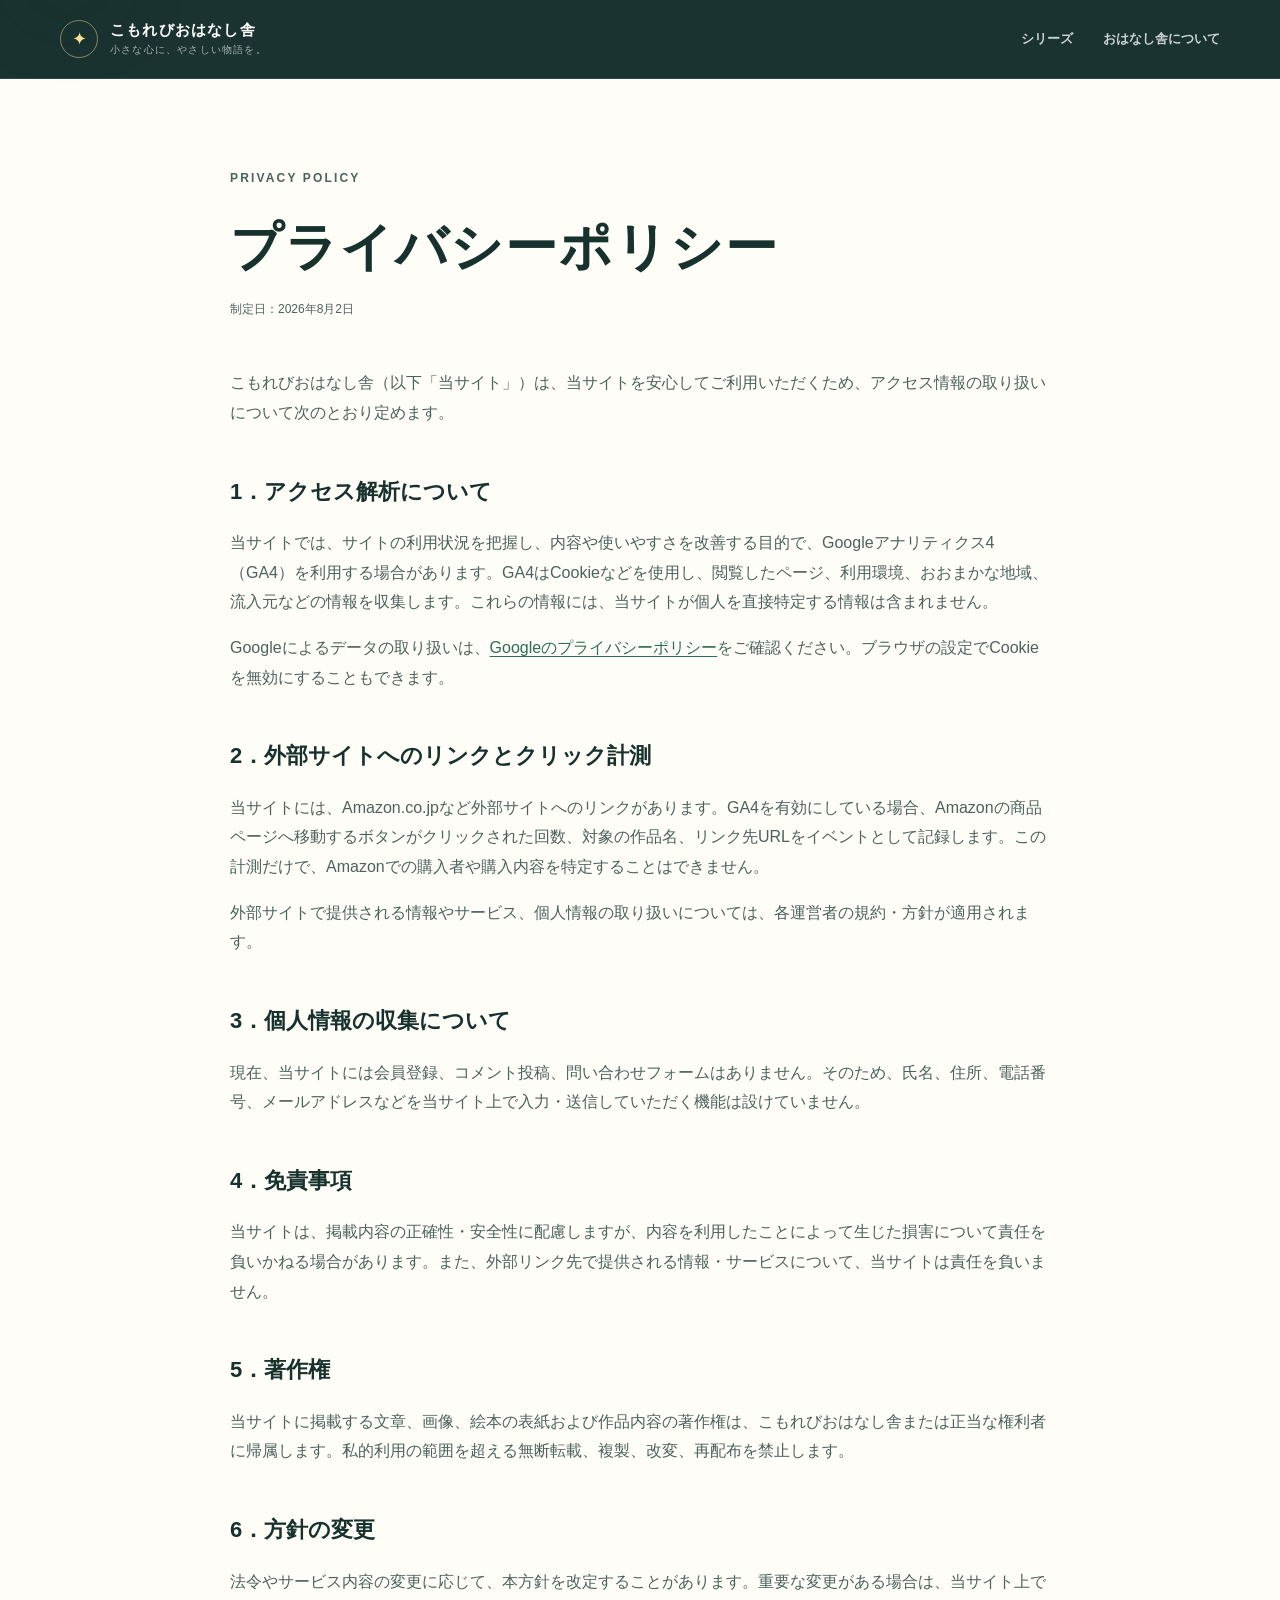
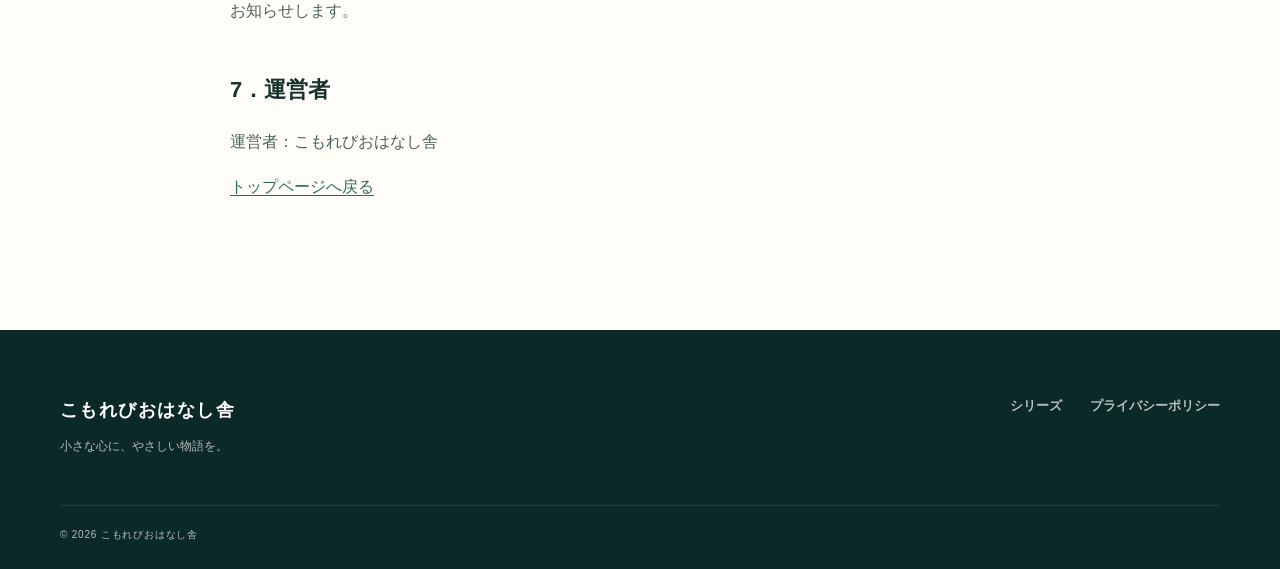
==== privacy/index.html @ 3c172bca "こもれびおはなし舎サイトを公開" ====
<!doctype html>
<html lang="ja">
  <head>
    <meta charset="utf-8">
    <meta name="viewport" content="width=device-width, initial-scale=1">
    <meta name="theme-color" content="#102f2b">
    <meta name="description" content="こもれびおはなし舎ウェブサイトのプライバシーポリシー。">
    <title>プライバシーポリシー｜こもれびおはなし舎</title>
    <link rel="stylesheet" href="../assets/styles.css">
    <script src="../assets/analytics-config.js"></script>
    <script defer src="../assets/analytics.js"></script>
  </head>
  <body>
    <a class="skip-link" href="#main">本文へ移動</a>
    <header class="site-header"><div class="shell header-inner"><a class="brand" href="../" aria-label="こもれびおはなし舎 ホーム"><span class="brand-mark" aria-hidden="true">✦</span><span><strong>こもれびおはなし舎</strong><small>小さな心に、やさしい物語を。</small></span></a><nav class="main-nav" aria-label="メインメニュー"><a href="../#series">シリーズ</a><a href="../#about">おはなし舎について</a></nav></div></header>

    <main class="policy-main" id="main">
      <article class="policy">
        <p class="section-kicker">PRIVACY POLICY</p>
        <h1>プライバシーポリシー</h1>
        <p class="updated">制定日：2026年8月2日</p>

        <p>こもれびおはなし舎（以下「当サイト」）は、当サイトを安心してご利用いただくため、アクセス情報の取り扱いについて次のとおり定めます。</p>

        <h2>1．アクセス解析について</h2>
        <p>当サイトでは、サイトの利用状況を把握し、内容や使いやすさを改善する目的で、Googleアナリティクス4（GA4）を利用する場合があります。GA4はCookieなどを使用し、閲覧したページ、利用環境、おおまかな地域、流入元などの情報を収集します。これらの情報には、当サイトが個人を直接特定する情報は含まれません。</p>
        <p>Googleによるデータの取り扱いは、<a href="https://policies.google.com/privacy?hl=ja" target="_blank" rel="noopener noreferrer">Googleのプライバシーポリシー</a>をご確認ください。ブラウザの設定でCookieを無効にすることもできます。</p>

        <h2>2．外部サイトへのリンクとクリック計測</h2>
        <p>当サイトには、Amazon.co.jpなど外部サイトへのリンクがあります。GA4を有効にしている場合、Amazonの商品ページへ移動するボタンがクリックされた回数、対象の作品名、リンク先URLをイベントとして記録します。この計測だけで、Amazonでの購入者や購入内容を特定することはできません。</p>
        <p>外部サイトで提供される情報やサービス、個人情報の取り扱いについては、各運営者の規約・方針が適用されます。</p>

        <h2>3．個人情報の収集について</h2>
        <p>現在、当サイトには会員登録、コメント投稿、問い合わせフォームはありません。そのため、氏名、住所、電話番号、メールアドレスなどを当サイト上で入力・送信していただく機能は設けていません。</p>

        <h2>4．免責事項</h2>
        <p>当サイトは、掲載内容の正確性・安全性に配慮しますが、内容を利用したことによって生じた損害について責任を負いかねる場合があります。また、外部リンク先で提供される情報・サービスについて、当サイトは責任を負いません。</p>

        <h2>5．著作権</h2>
        <p>当サイトに掲載する文章、画像、絵本の表紙および作品内容の著作権は、こもれびおはなし舎または正当な権利者に帰属します。私的利用の範囲を超える無断転載、複製、改変、再配布を禁止します。</p>

        <h2>6．方針の変更</h2>
        <p>法令やサービス内容の変更に応じて、本方針を改定することがあります。重要な変更がある場合は、当サイト上でお知らせします。</p>

        <h2>7．運営者</h2>
        <p>運営者：こもれびおはなし舎</p>
        <p><a href="../">トップページへ戻る</a></p>
      </article>
    </main>

    <footer class="site-footer"><div class="shell footer-grid"><div><p class="footer-brand">こもれびおはなし舎</p><p>小さな心に、やさしい物語を。</p></div><div class="footer-links"><a href="../#series">シリーズ</a><a href="./" aria-current="page">プライバシーポリシー</a></div></div><div class="shell copyright">© 2026 こもれびおはなし舎</div></footer>
  </body>
</html>
---- assets/styles.css ----
:root {
  --ink: #17312d;
  --ink-soft: #4c625d;
  --paper: #f8f4e9;
  --paper-deep: #efe8d6;
  --cream: #fffdf7;
  --forest: #153b35;
  --forest-dark: #0c2725;
  --leaf: #3f6851;
  --gold: #f3c65d;
  --gold-pale: #ffe69a;
  --coral: #d47c5d;
  --line: rgba(23, 49, 45, 0.14);
  --shadow: 0 28px 80px rgba(12, 39, 37, 0.16);
  --radius: 28px;
  --font-rounded: "Hiragino Maru Gothic ProN", "Yu Gothic", "Meiryo", sans-serif;
  --font-sans: "Yu Gothic", "Hiragino Kaku Gothic ProN", "Meiryo", sans-serif;
}

*,
*::before,
*::after {
  box-sizing: border-box;
}

html {
  scroll-behavior: smooth;
  scroll-padding-top: 96px;
}

body {
  margin: 0;
  background: var(--paper);
  color: var(--ink);
  font-family: var(--font-sans);
  line-height: 1.85;
  -webkit-font-smoothing: antialiased;
  text-rendering: optimizeLegibility;
}

body::before {
  position: fixed;
  inset: 0;
  z-index: -1;
  background-image: radial-gradient(rgba(23, 49, 45, 0.035) 0.7px, transparent 0.7px);
  background-size: 8px 8px;
  content: "";
  pointer-events: none;
}

img {
  display: block;
  max-width: 100%;
  height: auto;
}

a {
  color: inherit;
  text-decoration: none;
}

button,
a {
  -webkit-tap-highlight-color: transparent;
}

:focus-visible {
  outline: 3px solid var(--coral);
  outline-offset: 4px;
}

.skip-link {
  position: fixed;
  top: 12px;
  left: 12px;
  z-index: 1000;
  padding: 10px 16px;
  border-radius: 999px;
  background: white;
  color: var(--ink);
  box-shadow: var(--shadow);
  transform: translateY(-160%);
}

.skip-link:focus {
  transform: translateY(0);
}

.shell {
  width: min(1160px, calc(100% - 48px));
  margin-inline: auto;
}

.section {
  padding: 112px 0;
}

.site-header {
  position: sticky;
  top: 0;
  z-index: 100;
  border-bottom: 1px solid rgba(255, 255, 255, 0.1);
  background: rgba(12, 39, 37, 0.94);
  color: #fff;
  backdrop-filter: blur(14px);
}

.header-inner {
  display: flex;
  min-height: 78px;
  align-items: center;
  justify-content: space-between;
  gap: 24px;
}

.brand {
  display: inline-flex;
  align-items: center;
  gap: 12px;
  line-height: 1.25;
}

.brand-mark {
  display: grid;
  width: 38px;
  height: 38px;
  flex: 0 0 auto;
  place-items: center;
  border: 1px solid rgba(255, 230, 154, 0.48);
  border-radius: 50%;
  color: var(--gold-pale);
  font-size: 18px;
}

.brand strong,
.brand small {
  display: block;
}

.brand strong {
  font-family: var(--font-rounded);
  font-size: 15px;
  letter-spacing: 0.08em;
}

.brand small {
  margin-top: 4px;
  color: rgba(255, 255, 255, 0.62);
  font-size: 10px;
  letter-spacing: 0.12em;
}

.main-nav {
  display: flex;
  align-items: center;
  gap: 30px;
  color: rgba(255, 255, 255, 0.78);
  font-size: 13px;
  font-weight: 700;
}

.main-nav a {
  transition: color 180ms ease;
}

.main-nav a:hover {
  color: var(--gold-pale);
}

.hero {
  position: relative;
  min-height: 760px;
  overflow: hidden;
  background:
    radial-gradient(circle at 78% 24%, rgba(243, 198, 93, 0.16), transparent 28%),
    linear-gradient(135deg, #0b2528 0%, #123e39 58%, #24533e 100%);
  color: #fff;
}

.hero::after {
  position: absolute;
  right: -10%;
  bottom: -200px;
  width: 660px;
  height: 520px;
  border: 1px solid rgba(255, 255, 255, 0.08);
  border-radius: 50%;
  content: "";
  transform: rotate(-12deg);
}

.hero-glow,
.hero-glow::before,
.hero-glow::after {
  position: absolute;
  width: 5px;
  height: 5px;
  border-radius: 50%;
  background: var(--gold-pale);
  box-shadow: 0 0 14px var(--gold), 80px 70px 0 -1px rgba(255, 230, 154, 0.75), 160px -40px 0 -1px rgba(255, 230, 154, 0.48), 280px 90px 0 -1px rgba(255, 230, 154, 0.38);
  content: "";
}

.hero-glow {
  top: 180px;
  left: 7%;
}

.hero-glow::before {
  top: 280px;
  left: 34vw;
}

.hero-glow::after {
  top: 40px;
  left: 75vw;
}

.hero-grid {
  position: relative;
  z-index: 2;
  display: grid;
  min-height: 760px;
  grid-template-columns: 0.9fr 1.1fr;
  align-items: center;
  gap: 72px;
  padding-top: 48px;
  padding-bottom: 72px;
}

.eyebrow,
.section-kicker {
  margin: 0 0 20px;
  color: var(--gold);
  font-size: 12px;
  font-weight: 800;
  letter-spacing: 0.18em;
  text-transform: uppercase;
}

.hero h1 {
  margin: 0;
  font-family: var(--font-rounded);
  font-size: clamp(46px, 5.2vw, 76px);
  font-weight: 700;
  letter-spacing: 0.04em;
  line-height: 1.33;
}

.hero h1 em {
  color: var(--gold-pale);
  font-style: normal;
}

.hero-lead {
  max-width: 560px;
  margin: 30px 0 0;
  color: rgba(255, 255, 255, 0.75);
  font-size: 16px;
}

.hero blockquote {
  margin: 24px 0 0;
  color: #fff4c9;
  font-family: var(--font-rounded);
  font-size: 20px;
  font-weight: 700;
  letter-spacing: 0.06em;
}

.hero-actions {
  display: flex;
  flex-wrap: wrap;
  align-items: center;
  gap: 28px;
  margin-top: 34px;
}

.button {
  display: inline-flex;
  min-height: 56px;
  align-items: center;
  justify-content: center;
  gap: 14px;
  padding: 14px 24px;
  border: 0;
  border-radius: 999px;
  font-size: 14px;
  font-weight: 800;
  line-height: 1.3;
  text-align: center;
  transition: transform 180ms ease, box-shadow 180ms ease, background 180ms ease;
}

.button:hover {
  transform: translateY(-2px);
}

.button-gold {
  background: var(--gold);
  color: #233a32;
  box-shadow: 0 12px 32px rgba(243, 198, 93, 0.18);
}

.button-gold:hover {
  background: var(--gold-pale);
  box-shadow: 0 16px 38px rgba(243, 198, 93, 0.24);
}

.button-forest {
  background: var(--forest);
  color: #fff;
  box-shadow: 0 12px 32px rgba(21, 59, 53, 0.18);
}

.button-muted {
  cursor: default;
  background: #dcd8ca;
  color: #6d736e;
}

.text-link,
.card-link {
  display: inline-flex;
  align-items: center;
  gap: 10px;
  font-weight: 800;
}

.text-link {
  color: rgba(255, 255, 255, 0.82);
  font-size: 13px;
}

.cover-stage {
  position: relative;
  min-height: 570px;
  perspective: 1400px;
}

.cover {
  position: absolute;
  display: block;
  overflow: hidden;
  border: 6px solid rgba(255, 255, 255, 0.92);
  border-radius: 12px;
  background: #fff;
  box-shadow: 0 34px 74px rgba(0, 0, 0, 0.35);
  transition: transform 260ms ease, filter 260ms ease;
}

.cover img {
  width: 100%;
}

.cover-main {
  z-index: 3;
  top: 2%;
  left: 28%;
  width: 315px;
  transform: rotate(2deg) translateZ(45px);
}

.cover-main:hover {
  transform: rotate(0deg) translateY(-8px) translateZ(65px);
}

.cover-back {
  top: 16%;
  width: 245px;
  filter: saturate(0.82) brightness(0.86);
}

.cover-back:hover {
  z-index: 5;
  filter: saturate(1) brightness(1);
}

.cover-two {
  left: 2%;
  transform: rotate(-10deg) translateZ(-30px);
}

.cover-two:hover {
  transform: rotate(-4deg) translateY(-8px) translateZ(10px);
}

.cover-three {
  right: 0;
  transform: rotate(10deg) translateZ(-35px);
}

.cover-three:hover {
  transform: rotate(4deg) translateY(-8px) translateZ(10px);
}

.cover-label {
  position: absolute;
  right: 14px;
  bottom: 14px;
  padding: 7px 12px;
  border-radius: 999px;
  background: rgba(12, 39, 37, 0.92);
  color: var(--gold-pale);
  font-size: 11px;
  font-weight: 800;
  letter-spacing: 0.08em;
}

.reveal {
  opacity: 0;
  transform: translateY(18px);
  transition: opacity 700ms ease, transform 700ms ease;
}

.reveal.is-visible {
  opacity: 1;
  transform: none;
}

.promise {
  background: var(--cream);
}

.promise-grid {
  display: grid;
  grid-template-columns: 0.85fr 1.15fr;
  gap: 100px;
}

.promise h2,
.section-heading h2,
.fuu-copy h2,
.about-card h2,
.story-copy h2,
.detail-copy h1,
.policy h1 {
  margin: 0;
  font-family: var(--font-rounded);
  letter-spacing: 0.04em;
  line-height: 1.48;
}

.promise h2,
.section-heading h2,
.fuu-copy h2,
.about-card h2,
.story-copy h2 {
  font-size: clamp(30px, 3.5vw, 48px);
}

.promise-copy > p {
  margin: 0 0 20px;
  color: var(--ink-soft);
}

.feature-list {
  display: grid;
  margin: 40px 0 0;
  padding: 0;
  border-top: 1px solid var(--line);
  list-style: none;
}

.feature-list li {
  display: grid;
  grid-template-columns: 140px 1fr;
  gap: 24px;
  padding: 16px 0;
  border-bottom: 1px solid var(--line);
}

.feature-list strong {
  color: var(--leaf);
  font-size: 12px;
  letter-spacing: 0.08em;
}

.series {
  background: var(--paper);
}

.section-heading {
  max-width: 720px;
  margin-bottom: 56px;
}

.section-heading > p:last-child {
  max-width: 620px;
  margin: 18px 0 0;
  color: var(--ink-soft);
}

.book-grid {
  display: grid;
  grid-template-columns: repeat(3, minmax(0, 1fr));
  gap: 28px;
}

.book-card {
  overflow: hidden;
  border: 1px solid var(--line);
  border-radius: var(--radius);
  background: rgba(255, 253, 247, 0.84);
  box-shadow: 0 20px 50px rgba(23, 49, 45, 0.08);
}

.book-card-image {
  display: block;
  overflow: hidden;
  aspect-ratio: 4 / 3.15;
  background: var(--forest);
}

.book-card-image img {
  width: 100%;
  height: 100%;
  object-fit: cover;
  object-position: center 32%;
  transition: transform 500ms ease;
}

.book-card:hover .book-card-image img {
  transform: scale(1.035);
}

.book-card-night .book-card-image img {
  object-position: center 43%;
}

.book-card-body {
  padding: 28px 28px 30px;
}

.book-meta {
  display: flex;
  align-items: center;
  justify-content: space-between;
  gap: 16px;
  color: var(--leaf);
  font-size: 11px;
  font-weight: 800;
  letter-spacing: 0.12em;
}

.status {
  padding: 5px 10px;
  border-radius: 999px;
  background: #e8e2d2;
  color: #6b716d;
  letter-spacing: 0.05em;
}

.status-live {
  background: #dceadf;
  color: #2d6542;
}

.book-card h3 {
  margin: 16px 0 12px;
  font-family: var(--font-rounded);
  font-size: 24px;
  letter-spacing: 0.04em;
}

.book-card p {
  min-height: 7.4em;
  margin: 0;
  color: var(--ink-soft);
  font-size: 14px;
}

.card-link {
  margin-top: 22px;
  color: var(--leaf);
  font-size: 13px;
}

.fuu-section {
  overflow: hidden;
  background: var(--forest-dark);
  color: #fff;
}

.fuu-grid {
  display: grid;
  grid-template-columns: 1.12fr 0.88fr;
  align-items: center;
  gap: 72px;
}

.scene-card {
  margin: 0;
  overflow: hidden;
  border: 1px solid rgba(255, 255, 255, 0.14);
  border-radius: 34px;
  background: #173834;
  box-shadow: 0 28px 90px rgba(0, 0, 0, 0.3);
}

.scene-card img {
  width: 100%;
}

.scene-card figcaption {
  padding: 14px 22px 16px;
  color: rgba(255, 255, 255, 0.62);
  font-size: 12px;
}

.fuu-copy > p:not(.section-kicker) {
  color: rgba(255, 255, 255, 0.72);
}

.quote-card {
  display: flex;
  align-items: flex-start;
  gap: 16px;
  margin-top: 34px;
  padding: 24px;
  border: 1px solid rgba(255, 230, 154, 0.24);
  border-radius: 20px;
  background: rgba(255, 255, 255, 0.05);
}

.quote-card span {
  color: var(--gold);
  font-family: Georgia, serif;
  font-size: 48px;
  line-height: 0.8;
}

.quote-card p {
  margin: 0;
  color: var(--gold-pale);
  font-family: var(--font-rounded);
  font-size: 20px;
  font-weight: 700;
  letter-spacing: 0.08em;
  line-height: 1.7;
}

.about {
  background: #e5eddf;
}

.about-card {
  display: grid;
  grid-template-columns: 230px 1fr;
  align-items: center;
  gap: 64px;
  padding: 64px;
  border: 1px solid rgba(63, 104, 81, 0.18);
  border-radius: 34px;
  background: rgba(255, 253, 247, 0.78);
  box-shadow: 0 22px 65px rgba(63, 104, 81, 0.08);
}

.about-mark {
  display: grid;
  aspect-ratio: 1;
  place-items: center;
  border: 1px solid rgba(63, 104, 81, 0.2);
  border-radius: 50%;
  background: radial-gradient(circle at 35% 30%, #fff8d6, #e2dca8 35%, #7da176 100%);
  color: var(--forest);
  font-family: var(--font-rounded);
  font-size: 18px;
  font-weight: 800;
  letter-spacing: 0.18em;
  box-shadow: inset 0 0 0 14px rgba(255, 255, 255, 0.28);
}

.about-card p:last-child {
  margin-bottom: 0;
  color: var(--ink-soft);
}

.site-footer {
  padding: 64px 0 24px;
  background: #0b2926;
  color: rgba(255, 255, 255, 0.7);
}

.footer-grid {
  display: flex;
  align-items: flex-start;
  justify-content: space-between;
  gap: 40px;
}

.footer-brand {
  margin: 0;
  color: #fff;
  font-family: var(--font-rounded);
  font-size: 18px;
  font-weight: 800;
  letter-spacing: 0.08em;
}

.footer-grid p:last-child {
  margin: 8px 0 0;
  font-size: 12px;
}

.footer-links {
  display: flex;
  flex-wrap: wrap;
  gap: 28px;
  font-size: 13px;
  font-weight: 700;
}

.footer-links a:hover {
  color: var(--gold-pale);
}

.copyright {
  margin-top: 48px;
  padding-top: 20px;
  border-top: 1px solid rgba(255, 255, 255, 0.1);
  font-size: 10px;
  letter-spacing: 0.08em;
}

/* Book detail pages */
.detail-hero {
  overflow: hidden;
  padding: 52px 0 96px;
  background: var(--detail-bg, #173b38);
  color: #fff;
}

.detail-night { --detail-bg: linear-gradient(140deg, #071d29, #123b48 58%, #335246); }
.detail-morning { --detail-bg: linear-gradient(140deg, #34553d, #809558 55%, #cbb66a); }
.detail-spring { --detail-bg: linear-gradient(140deg, #2a5549, #60907c 56%, #b5b77e); }

.breadcrumb {
  display: flex;
  flex-wrap: wrap;
  gap: 8px;
  margin-bottom: 48px;
  color: rgba(255, 255, 255, 0.62);
  font-size: 12px;
}

.breadcrumb a:hover {
  color: #fff;
}

.detail-grid {
  display: grid;
  grid-template-columns: 360px 1fr;
  align-items: center;
  gap: 90px;
}

.detail-cover {
  margin: 0;
}

.detail-cover img {
  width: 100%;
  border: 7px solid rgba(255, 255, 255, 0.92);
  border-radius: 12px;
  box-shadow: 0 34px 78px rgba(0, 0, 0, 0.32);
  transform: rotate(-1.5deg);
}

.detail-volume {
  margin: 0 0 14px;
  color: var(--gold-pale);
  font-size: 12px;
  font-weight: 800;
  letter-spacing: 0.16em;
}

.detail-copy h1 {
  color: #fff;
  font-size: clamp(38px, 5vw, 64px);
}

.detail-intro {
  max-width: 650px;
  margin: 24px 0 0;
  color: rgba(255, 255, 255, 0.76);
  font-size: 17px;
}

.detail-tags {
  display: flex;
  flex-wrap: wrap;
  gap: 10px;
  margin: 26px 0 0;
  padding: 0;
  list-style: none;
}

.detail-tags li {
  padding: 7px 12px;
  border: 1px solid rgba(255, 255, 255, 0.22);
  border-radius: 999px;
  color: rgba(255, 255, 255, 0.82);
  font-size: 11px;
  font-weight: 700;
}

.detail-actions {
  display: flex;
  flex-wrap: wrap;
  align-items: center;
  gap: 18px;
  margin-top: 32px;
}

.detail-note {
  color: rgba(255, 255, 255, 0.58);
  font-size: 11px;
}

.story-section {
  background: var(--cream);
}

.story-grid {
  display: grid;
  grid-template-columns: 0.9fr 1.1fr;
  align-items: center;
  gap: 82px;
}

.story-copy > p:not(.section-kicker) {
  color: var(--ink-soft);
}

.story-quote {
  margin: 32px 0 0;
  padding-left: 22px;
  border-left: 3px solid var(--gold);
  color: var(--forest);
  font-family: var(--font-rounded);
  font-size: 20px;
  font-weight: 700;
  line-height: 1.8;
}

.story-image {
  margin: 0;
  overflow: hidden;
  border-radius: var(--radius);
  background: #eee8d8;
  box-shadow: var(--shadow);
}

.story-image figcaption {
  padding: 14px 20px 16px;
  color: var(--ink-soft);
  font-size: 11px;
}

.reading-section {
  background: var(--paper);
}

.reading-grid {
  display: grid;
  grid-template-columns: repeat(3, 1fr);
  gap: 24px;
}

.reading-card {
  padding: 30px;
  border: 1px solid var(--line);
  border-radius: 22px;
  background: rgba(255, 253, 247, 0.78);
}

.reading-card span {
  display: block;
  margin-bottom: 12px;
  color: var(--coral);
  font-size: 12px;
  font-weight: 800;
  letter-spacing: 0.12em;
}

.reading-card h3 {
  margin: 0 0 10px;
  font-family: var(--font-rounded);
  font-size: 20px;
}

.reading-card p {
  margin: 0;
  color: var(--ink-soft);
  font-size: 13px;
}

.book-nav {
  background: #e6eddf;
}

.book-nav-inner {
  display: flex;
  align-items: center;
  justify-content: space-between;
  gap: 24px;
}

.book-nav a {
  display: inline-flex;
  align-items: center;
  gap: 10px;
  font-weight: 800;
}

/* Privacy and utility pages */
.policy-main {
  min-height: 62vh;
  background: var(--cream);
}

.policy {
  width: min(820px, calc(100% - 48px));
  margin-inline: auto;
  padding: 88px 0 112px;
}

.policy h1 {
  font-size: clamp(34px, 5vw, 52px);
}

.policy .updated {
  margin: 12px 0 48px;
  color: var(--ink-soft);
  font-size: 12px;
}

.policy h2 {
  margin: 44px 0 12px;
  font-family: var(--font-rounded);
  font-size: 22px;
}

.policy p,
.policy li {
  color: var(--ink-soft);
}

.policy a {
  color: #2e6c5a;
  text-decoration: underline;
  text-underline-offset: 3px;
}

@media (max-width: 1040px) {
  .hero-grid {
    grid-template-columns: 1fr 0.9fr;
    gap: 36px;
  }

  .cover-stage {
    min-height: 510px;
  }

  .cover-main {
    left: 22%;
    width: 280px;
  }

  .cover-back {
    width: 205px;
  }

  .book-grid {
    gap: 18px;
  }

  .book-card-body {
    padding: 24px 22px 26px;
  }

  .detail-grid {
    grid-template-columns: 310px 1fr;
    gap: 56px;
  }
}

@media (max-width: 820px) {
  .section {
    padding: 82px 0;
  }

  .main-nav {
    display: none;
  }

  .hero-grid {
    grid-template-columns: 1fr;
    padding-top: 80px;
  }

  .hero-copy {
    max-width: 620px;
  }

  .cover-stage {
    min-height: 530px;
  }

  .cover-main {
    left: calc(50% - 145px);
    width: 290px;
  }

  .cover-back {
    width: 210px;
  }

  .cover-two {
    left: calc(50% - 270px);
  }

  .cover-three {
    right: calc(50% - 270px);
  }

  .promise-grid,
  .fuu-grid,
  .story-grid {
    grid-template-columns: 1fr;
    gap: 48px;
  }

  .book-grid {
    grid-template-columns: 1fr;
  }

  .book-card {
    display: grid;
    grid-template-columns: minmax(200px, 0.8fr) 1.2fr;
  }

  .book-card-image {
    height: 100%;
    aspect-ratio: auto;
  }

  .book-card p {
    min-height: 0;
  }

  .about-card {
    grid-template-columns: 160px 1fr;
    gap: 36px;
    padding: 42px;
  }

  .detail-grid {
    grid-template-columns: 250px 1fr;
    gap: 42px;
  }

  .reading-grid {
    grid-template-columns: 1fr;
  }
}

@media (max-width: 620px) {
  .shell,
  .policy {
    width: min(100% - 32px, 1160px);
  }

  .header-inner {
    min-height: 68px;
  }

  .brand small {
    display: none;
  }

  .hero {
    min-height: auto;
  }

  .hero-grid {
    min-height: auto;
    gap: 34px;
    padding-top: 64px;
    padding-bottom: 32px;
  }

  .hero h1 {
    font-size: clamp(38px, 12.5vw, 54px);
    line-height: 1.4;
  }

  .hero-lead {
    font-size: 14px;
  }

  .hero blockquote {
    font-size: 17px;
  }

  .hero-actions {
    align-items: stretch;
    flex-direction: column;
    gap: 18px;
  }

  .button {
    width: 100%;
  }

  .text-link {
    justify-content: center;
  }

  .cover-stage {
    min-height: 430px;
    transform: scale(0.88);
    transform-origin: top center;
  }

  .cover-main {
    left: calc(50% - 120px);
    width: 240px;
  }

  .cover-back {
    top: 18%;
    width: 170px;
  }

  .cover-two {
    left: calc(50% - 205px);
  }

  .cover-three {
    right: calc(50% - 205px);
  }

  .promise-grid {
    gap: 32px;
  }

  .feature-list li {
    grid-template-columns: 108px 1fr;
    gap: 16px;
  }

  .book-card {
    display: block;
  }

  .book-card-image {
    aspect-ratio: 4 / 3;
  }

  .about-card {
    grid-template-columns: 1fr;
    gap: 28px;
    padding: 28px;
  }

  .about-mark {
    width: 130px;
  }

  .footer-grid,
  .book-nav-inner {
    align-items: flex-start;
    flex-direction: column;
  }

  .detail-hero {
    padding-top: 30px;
    padding-bottom: 72px;
  }

  .breadcrumb {
    margin-bottom: 34px;
  }

  .detail-grid {
    grid-template-columns: 1fr;
    gap: 38px;
  }

  .detail-cover {
    width: min(70vw, 285px);
    margin-inline: auto;
  }

  .detail-copy {
    text-align: center;
  }

  .detail-intro {
    font-size: 15px;
    text-align: left;
  }

  .detail-tags,
  .detail-actions {
    justify-content: center;
  }

  .story-grid {
    gap: 36px;
  }

  .story-image {
    order: -1;
  }
}

@media (prefers-reduced-motion: reduce) {
  html {
    scroll-behavior: auto;
  }

  *,
  *::before,
  *::after {
    scroll-behavior: auto !important;
    transition-duration: 0.01ms !important;
    animation-duration: 0.01ms !important;
  }

  .reveal {
    opacity: 1;
    transform: none;
  }
}
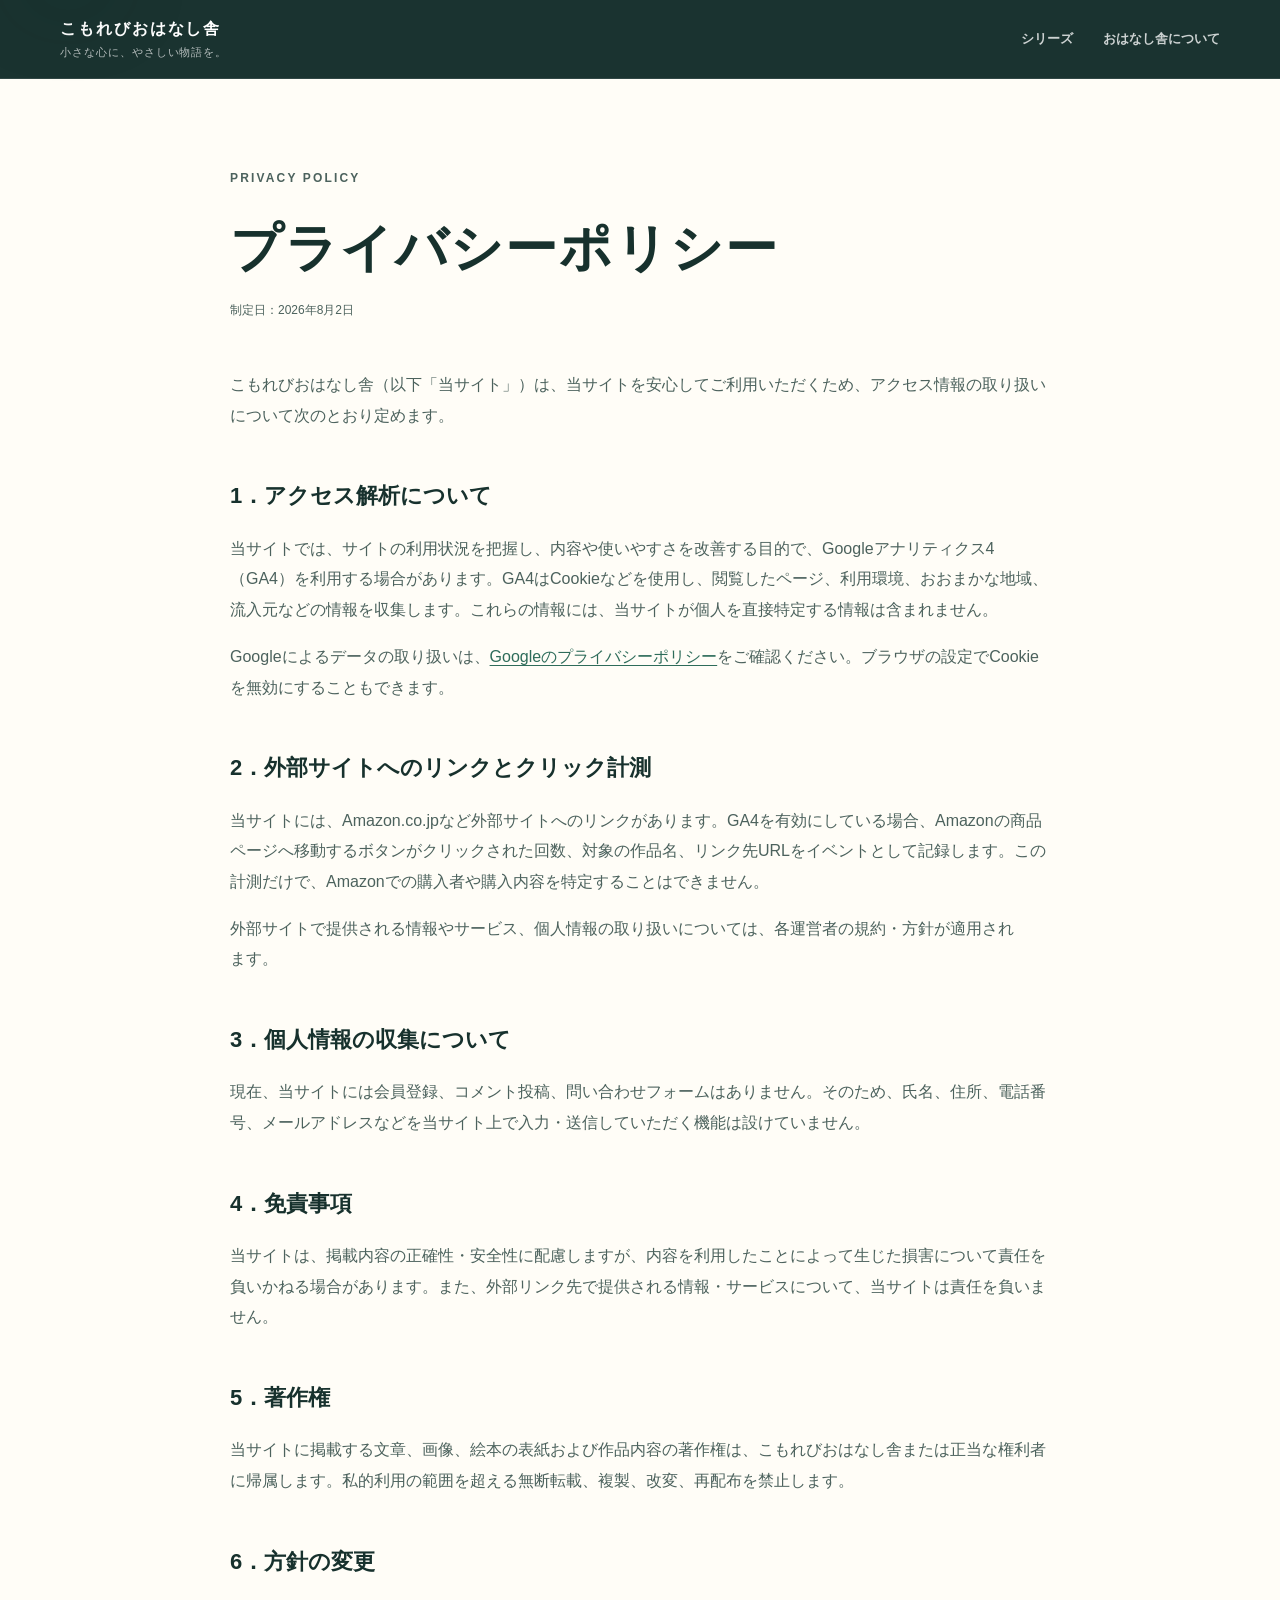
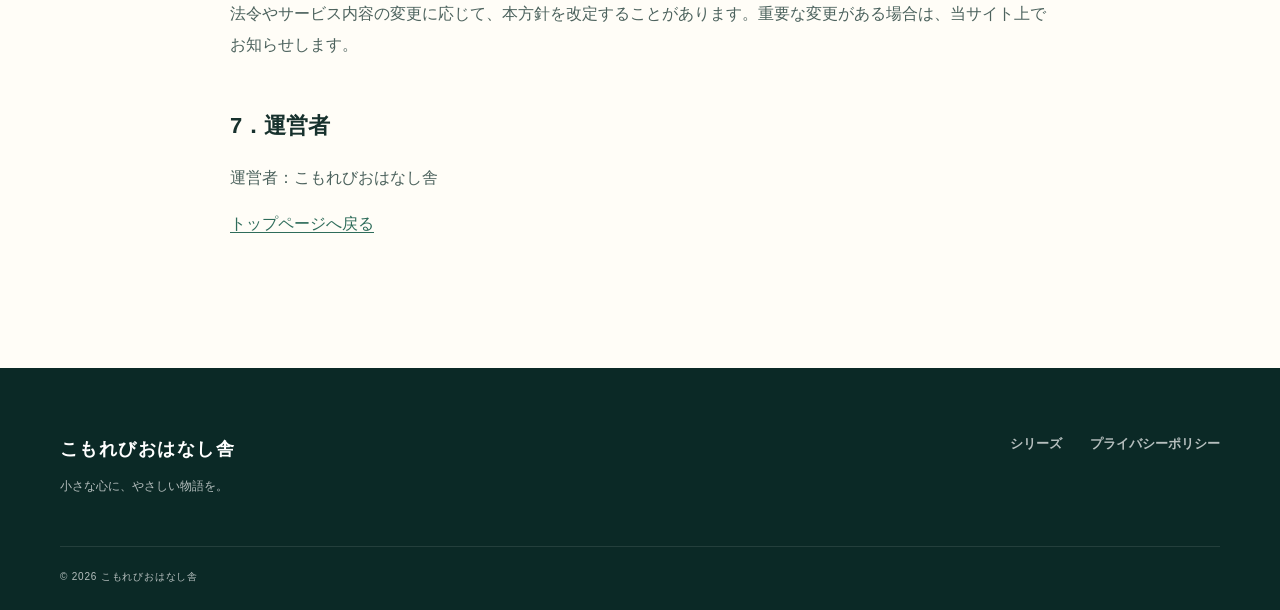
==== commit 505a2435: "3冊の購入導線と表示を改善" ====
--- a/privacy/index.html
+++ b/privacy/index.html
@@ -6,13 +6,13 @@
     <meta name="theme-color" content="#102f2b">
     <meta name="description" content="こもれびおはなし舎ウェブサイトのプライバシーポリシー。">
     <title>プライバシーポリシー｜こもれびおはなし舎</title>
-    <link rel="stylesheet" href="../assets/styles.css">
-    <script src="../assets/analytics-config.js"></script>
-    <script defer src="../assets/analytics.js"></script>
+    <link rel="stylesheet" href="../assets/styles.css?v=20260804-6">
+    <script src="../assets/analytics-config.js?v=20260804-2"></script>
+    <script defer src="../assets/analytics.js?v=20260804-2"></script>
   </head>
   <body>
     <a class="skip-link" href="#main">本文へ移動</a>
-    <header class="site-header"><div class="shell header-inner"><a class="brand" href="../" aria-label="こもれびおはなし舎 ホーム"><span class="brand-mark" aria-hidden="true">✦</span><span><strong>こもれびおはなし舎</strong><small>小さな心に、やさしい物語を。</small></span></a><nav class="main-nav" aria-label="メインメニュー"><a href="../#series">シリーズ</a><a href="../#about">おはなし舎について</a></nav></div></header>
+    <header class="site-header"><div class="shell header-inner"><a class="brand" href="../" aria-label="こもれびおはなし舎 ホーム"><span class="brand-lockup"><strong>こもれびおはなし舎</strong><small>小さな心に、やさしい物語を。</small></span></a><nav class="main-nav" aria-label="メインメニュー"><a href="../#series">シリーズ</a><a href="../#about">おはなし舎について</a></nav></div></header>
 
     <main class="policy-main" id="main">
       <article class="policy">
--- a/assets/styles.css
+++ b/assets/styles.css
@@ -33,7 +33,7 @@
   background: var(--paper);
   color: var(--ink);
   font-family: var(--font-sans);
-  line-height: 1.85;
+  line-height: 1.92;
   -webkit-font-smoothing: antialiased;
   text-rendering: optimizeLegibility;
 }
@@ -52,6 +52,19 @@
   display: block;
   max-width: 100%;
   height: auto;
+}
+
+p,
+li,
+figcaption {
+  line-break: strict;
+  text-wrap: pretty;
+}
+
+h1,
+h2,
+h3 {
+  text-wrap: balance;
 }
 
 a {
@@ -116,20 +129,12 @@
 .brand {
   display: inline-flex;
   align-items: center;
-  gap: 12px;
-  line-height: 1.25;
-}
-
-.brand-mark {
-  display: grid;
-  width: 38px;
-  height: 38px;
-  flex: 0 0 auto;
-  place-items: center;
-  border: 1px solid rgba(255, 230, 154, 0.48);
-  border-radius: 50%;
-  color: var(--gold-pale);
-  font-size: 18px;
+  line-height: 1;
+}
+
+.brand-lockup {
+  display: block;
+  padding: 2px 0;
 }
 
 .brand strong,
@@ -139,15 +144,20 @@
 
 .brand strong {
   font-family: var(--font-rounded);
-  font-size: 15px;
-  letter-spacing: 0.08em;
+  font-size: 16px;
+  font-weight: 800;
+  letter-spacing: 0.12em;
+  line-height: 1.35;
 }
 
 .brand small {
-  margin-top: 4px;
-  color: rgba(255, 255, 255, 0.62);
-  font-size: 10px;
-  letter-spacing: 0.12em;
+  margin-top: 5px;
+  color: rgba(255, 255, 255, 0.68);
+  font-family: var(--font-rounded);
+  font-size: 10.5px;
+  font-weight: 500;
+  letter-spacing: 0.09em;
+  line-height: 1.45;
 }
 
 .main-nav {
@@ -241,7 +251,7 @@
 .hero h1 {
   margin: 0;
   font-family: var(--font-rounded);
-  font-size: clamp(46px, 5.2vw, 76px);
+  font-size: clamp(44px, 4.6vw, 66px);
   font-weight: 700;
   letter-spacing: 0.04em;
   line-height: 1.33;
@@ -252,11 +262,16 @@
   font-style: normal;
 }
 
+.hero-copy {
+  max-width: 530px;
+}
+
 .hero-lead {
-  max-width: 560px;
+  max-width: 32em;
   margin: 30px 0 0;
   color: rgba(255, 255, 255, 0.75);
   font-size: 16px;
+  line-height: 2;
 }
 
 .hero blockquote {
@@ -407,6 +422,11 @@
   letter-spacing: 0.08em;
 }
 
+.cover-label-preorder {
+  background: rgba(73, 62, 25, 0.94);
+  color: #fff5c8;
+}
+
 .reveal {
   opacity: 0;
   transform: translateY(18px);
@@ -454,6 +474,10 @@
   color: var(--ink-soft);
 }
 
+.promise-copy {
+  max-width: 37em;
+}
+
 .feature-list {
   display: grid;
   margin: 40px 0 0;
@@ -498,6 +522,8 @@
 }
 
 .book-card {
+  display: flex;
+  flex-direction: column;
   overflow: hidden;
   border: 1px solid var(--line);
   border-radius: var(--radius);
@@ -506,29 +532,46 @@
 }
 
 .book-card-image {
-  display: block;
+  --cover-pad: clamp(18px, 2.4vw, 28px);
+  position: relative;
+  display: grid;
   overflow: hidden;
-  aspect-ratio: 4 / 3.15;
-  background: var(--forest);
+  aspect-ratio: 4 / 5;
+  place-items: center;
+  background: linear-gradient(145deg, #173d39, #2e5946);
 }
 
 .book-card-image img {
-  width: 100%;
-  height: 100%;
-  object-fit: cover;
-  object-position: center 32%;
+  position: absolute;
+  top: var(--cover-pad);
+  left: var(--cover-pad);
+  width: calc(100% - var(--cover-pad) - var(--cover-pad));
+  max-width: none;
+  height: calc(100% - var(--cover-pad) - var(--cover-pad));
+  max-height: none;
+  border-radius: 7px;
+  object-fit: contain;
+  object-position: center;
+  box-shadow: 0 18px 38px rgba(12, 39, 37, 0.24);
   transition: transform 500ms ease;
 }
 
 .book-card:hover .book-card-image img {
-  transform: scale(1.035);
-}
-
-.book-card-night .book-card-image img {
-  object-position: center 43%;
+  transform: scale(1.018);
+}
+
+.book-card-morning .book-card-image {
+  background: linear-gradient(145deg, #d9dfb9, #89a372);
+}
+
+.book-card-spring .book-card-image {
+  background: linear-gradient(145deg, #c9dfd3, #72977a);
 }
 
 .book-card-body {
+  display: flex;
+  flex: 1;
+  flex-direction: column;
   padding: 28px 28px 30px;
 }
 
@@ -556,6 +599,11 @@
   color: #2d6542;
 }
 
+.status-preorder {
+  background: #f2e3ae;
+  color: #6d5515;
+}
+
 .book-card h3 {
   margin: 16px 0 12px;
   font-family: var(--font-rounded);
@@ -564,15 +612,31 @@
 }
 
 .book-card p {
-  min-height: 7.4em;
+  min-height: 6.9em;
   margin: 0;
   color: var(--ink-soft);
   font-size: 14px;
+  line-height: 1.9;
 }
 
 .card-link {
-  margin-top: 22px;
+  justify-content: center;
+  margin-top: 0;
   color: var(--leaf);
+  font-size: 13px;
+}
+
+.book-card-actions {
+  display: grid;
+  gap: 14px;
+  margin-top: auto;
+  padding-top: 24px;
+}
+
+.book-card-amazon {
+  width: 100%;
+  min-height: 50px;
+  padding: 12px 18px;
   font-size: 13px;
 }
 
@@ -610,6 +674,16 @@
 
 .fuu-copy > p:not(.section-kicker) {
   color: rgba(255, 255, 255, 0.72);
+}
+
+.fuu-copy {
+  max-width: 34em;
+}
+
+.fuu-copy > p:not(.section-kicker),
+.about-card p:last-child,
+.story-copy > p:not(.section-kicker) {
+  line-height: 2;
 }
 
 .quote-card {
@@ -672,8 +746,13 @@
 }
 
 .about-card p:last-child {
+  max-width: 42em;
   margin-bottom: 0;
   color: var(--ink-soft);
+}
+
+.about-card > div:last-child {
+  max-width: 44em;
 }
 
 .site-footer {
@@ -768,23 +847,31 @@
 }
 
 .detail-volume {
-  margin: 0 0 14px;
+  margin: 0;
   color: var(--gold-pale);
   font-size: 12px;
   font-weight: 800;
   letter-spacing: 0.16em;
 }
 
+.detail-heading-meta {
+  display: flex;
+  align-items: center;
+  gap: 16px;
+  margin-bottom: 16px;
+}
+
 .detail-copy h1 {
   color: #fff;
   font-size: clamp(38px, 5vw, 64px);
 }
 
 .detail-intro {
-  max-width: 650px;
+  max-width: 35em;
   margin: 24px 0 0;
   color: rgba(255, 255, 255, 0.76);
   font-size: 17px;
+  line-height: 2;
 }
 
 .detail-tags {
@@ -831,6 +918,10 @@
 
 .story-copy > p:not(.section-kicker) {
   color: var(--ink-soft);
+}
+
+.story-copy {
+  max-width: 35em;
 }
 
 .story-quote {
@@ -1042,7 +1133,9 @@
   }
 
   .book-card-image {
+    --cover-pad: 22px;
     height: 100%;
+    min-height: 360px;
     aspect-ratio: auto;
   }
 
@@ -1073,11 +1166,18 @@
   }
 
   .header-inner {
-    min-height: 68px;
+    min-height: 74px;
+  }
+
+  .brand strong {
+    font-size: 14.5px;
+    letter-spacing: 0.1em;
   }
 
   .brand small {
-    display: none;
+    margin-top: 3px;
+    font-size: 9.5px;
+    letter-spacing: 0.06em;
   }
 
   .hero {
@@ -1092,12 +1192,14 @@
   }
 
   .hero h1 {
-    font-size: clamp(38px, 12.5vw, 54px);
-    line-height: 1.4;
+    font-size: clamp(34px, 10vw, 40px);
+    line-height: 1.45;
   }
 
   .hero-lead {
-    font-size: 14px;
+    max-width: 30em;
+    font-size: 15px;
+    line-height: 2;
   }
 
   .hero blockquote {
@@ -1156,7 +1258,10 @@
   }
 
   .book-card-image {
-    aspect-ratio: 4 / 3;
+    --cover-pad: 20px;
+    height: auto;
+    min-height: 0;
+    aspect-ratio: 4 / 5;
   }
 
   .about-card {
@@ -1198,8 +1303,15 @@
     text-align: center;
   }
 
+  .detail-heading-meta {
+    justify-content: center;
+  }
+
   .detail-intro {
+    max-width: 31em;
+    margin-inline: auto;
     font-size: 15px;
+    line-height: 2;
     text-align: left;
   }
 
